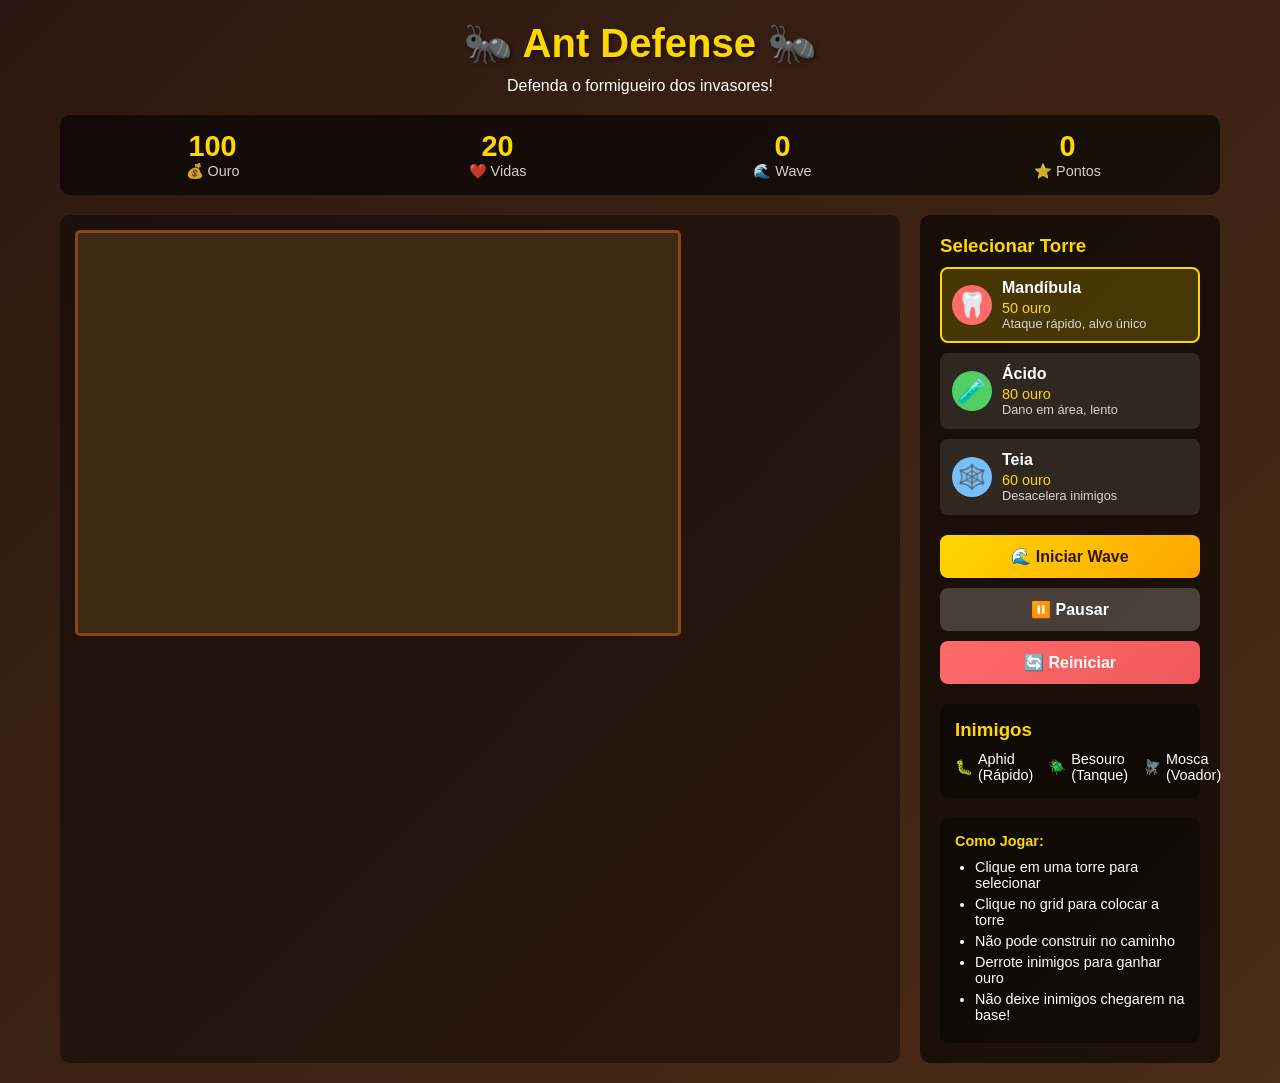
==== games/ant_defense/index.html @ c09c9396 "feat: Add Snake, Tower Defense, and Ant Defense games + bug fixes - Add new Snake game with modern U" ====
<!DOCTYPE html>
<html lang="pt-BR">
<head>
    <meta charset="UTF-8">
    <meta name="viewport" content="width=device-width, initial-scale=1.0">
    <title>Ant Defense - Tower Defense</title>
    <style>
        * {
            margin: 0;
            padding: 0;
            box-sizing: border-box;
        }

        body {
            font-family: 'Segoe UI', Tahoma, Geneva, Verdana, sans-serif;
            background: linear-gradient(135deg, #2c1810 0%, #4a2c17 100%);
            color: #fff;
            min-height: 100vh;
            overflow-x: hidden;
        }

        .game-container {
            max-width: 1200px;
            margin: 0 auto;
            padding: 20px;
        }

        header {
            text-align: center;
            margin-bottom: 20px;
        }

        h1 {
            font-size: 2.5rem;
            color: #ffd700;
            text-shadow: 2px 2px 4px rgba(0,0,0,0.5);
            margin-bottom: 10px;
        }

        .stats-bar {
            display: flex;
            justify-content: space-around;
            background: rgba(0,0,0,0.6);
            padding: 15px;
            border-radius: 10px;
            margin-bottom: 20px;
            flex-wrap: wrap;
            gap: 10px;
        }

        .stat {
            text-align: center;
            min-width: 100px;
        }

        .stat-value {
            font-size: 1.8rem;
            font-weight: bold;
            color: #ffd700;
        }

        .stat-label {
            font-size: 0.9rem;
            opacity: 0.8;
        }

        .game-area {
            display: flex;
            gap: 20px;
            flex-wrap: wrap;
        }

        .canvas-container {
            flex: 1;
            min-width: 600px;
            background: rgba(0,0,0,0.4);
            border-radius: 10px;
            padding: 15px;
            position: relative;
        }

        #gameCanvas {
            background: #3d2914;
            border: 3px solid #8b4513;
            border-radius: 5px;
            cursor: crosshair;
            display: block;
        }

        .controls-panel {
            width: 300px;
            background: rgba(0,0,0,0.6);
            border-radius: 10px;
            padding: 20px;
        }

        .tower-selection {
            margin-bottom: 20px;
        }

        .tower-selection h3 {
            margin-bottom: 10px;
            color: #ffd700;
        }

        .tower-option {
            display: flex;
            align-items: center;
            gap: 10px;
            padding: 10px;
            margin-bottom: 10px;
            background: rgba(255,255,255,0.1);
            border-radius: 8px;
            cursor: pointer;
            transition: all 0.3s;
            border: 2px solid transparent;
        }

        .tower-option:hover {
            background: rgba(255,255,255,0.2);
        }

        .tower-option.selected {
            border-color: #ffd700;
            background: rgba(255,215,0,0.2);
        }

        .tower-icon {
            width: 40px;
            height: 40px;
            border-radius: 50%;
            display: flex;
            align-items: center;
            justify-content: center;
            font-size: 1.5rem;
        }

        .tower-mandible { background: #ff6b6b; }
        .tower-acid { background: #51cf66; }
        .tower-web { background: #74c0fc; }

        .tower-info {
            flex: 1;
        }

        .tower-name {
            font-weight: bold;
            margin-bottom: 3px;
        }

        .tower-cost {
            color: #ffd700;
            font-size: 0.9rem;
        }

        .tower-desc {
            font-size: 0.8rem;
            opacity: 0.8;
        }

        .action-buttons {
            display: flex;
            flex-direction: column;
            gap: 10px;
            margin-top: 20px;
        }

        button {
            padding: 12px 20px;
            border: none;
            border-radius: 8px;
            font-size: 1rem;
            font-weight: bold;
            cursor: pointer;
            transition: all 0.3s;
        }

        .btn-primary {
            background: linear-gradient(135deg, #ffd700 0%, #ffa500 100%);
            color: #2c1810;
        }

        .btn-primary:hover {
            transform: translateY(-2px);
            box-shadow: 0 4px 12px rgba(255,215,0,0.4);
        }

        .btn-secondary {
            background: rgba(255,255,255,0.2);
            color: #fff;
        }

        .btn-secondary:hover {
            background: rgba(255,255,255,0.3);
        }

        .btn-danger {
            background: linear-gradient(135deg, #ff6b6b 0%, #ee5a5a 100%);
            color: #fff;
        }

        .btn-danger:hover {
            transform: translateY(-2px);
            box-shadow: 0 4px 12px rgba(255,107,107,0.4);
        }

        button:disabled {
            opacity: 0.5;
            cursor: not-allowed;
            transform: none !important;
        }

        .wave-info {
            background: rgba(0,0,0,0.4);
            padding: 15px;
            border-radius: 8px;
            margin-top: 20px;
        }

        .wave-info h3 {
            color: #ffd700;
            margin-bottom: 10px;
        }

        .enemy-types {
            display: flex;
            gap: 15px;
            margin-top: 10px;
        }

        .enemy-type {
            display: flex;
            align-items: center;
            gap: 5px;
            font-size: 0.9rem;
        }

        .game-over-overlay {
            position: absolute;
            top: 0;
            left: 0;
            right: 0;
            bottom: 0;
            background: rgba(0,0,0,0.8);
            display: none;
            align-items: center;
            justify-content: center;
            flex-direction: column;
            border-radius: 10px;
            z-index: 100;
        }

        .game-over-overlay.active {
            display: flex;
        }

        .game-over-text {
            font-size: 3rem;
            color: #ff6b6b;
            margin-bottom: 20px;
            text-shadow: 2px 2px 4px rgba(0,0,0,0.5);
        }

        .final-score {
            font-size: 1.5rem;
            margin-bottom: 30px;
        }

        .instructions {
            margin-top: 20px;
            padding: 15px;
            background: rgba(0,0,0,0.4);
            border-radius: 8px;
            font-size: 0.9rem;
        }

        .instructions h4 {
            color: #ffd700;
            margin-bottom: 10px;
        }

        .instructions ul {
            margin-left: 20px;
        }

        .instructions li {
            margin-bottom: 5px;
        }

        @media (max-width: 900px) {
            .game-area {
                flex-direction: column;
            }

            .canvas-container {
                min-width: 100%;
            }

            .controls-panel {
                width: 100%;
            }
        }
    </style>
</head>
<body>
    <div class="game-container">
        <header>
            <h1>🐜 Ant Defense 🐜</h1>
            <p>Defenda o formigueiro dos invasores!</p>
        </header>

        <div class="stats-bar">
            <div class="stat">
                <div class="stat-value" id="goldDisplay">100</div>
                <div class="stat-label">💰 Ouro</div>
            </div>
            <div class="stat">
                <div class="stat-value" id="livesDisplay">20</div>
                <div class="stat-label">❤️ Vidas</div>
            </div>
            <div class="stat">
                <div class="stat-value" id="waveDisplay">0</div>
                <div class="stat-label">🌊 Wave</div>
            </div>
            <div class="stat">
                <div class="stat-value" id="scoreDisplay">0</div>
                <div class="stat-label">⭐ Pontos</div>
            </div>
        </div>

        <div class="game-area">
            <div class="canvas-container">
                <canvas id="gameCanvas" width="600" height="400"></canvas>
                <div class="game-over-overlay" id="gameOverOverlay">
                    <div class="game-over-text">GAME OVER</div>
                    <div class="final-score">Pontuação Final: <span id="finalScore">0</span></div>
                    <button class="btn-primary" onclick="location.reload()">Jogar Novamente</button>
                </div>
            </div>

            <div class="controls-panel">
                <div class="tower-selection">
                    <h3>Selecionar Torre</h3>
                    
                    <div class="tower-option selected" data-tower="mandible" onclick="selectTower('mandible')">
                        <div class="tower-icon tower-mandible">🦷</div>
                        <div class="tower-info">
                            <div class="tower-name">Mandíbula</div>
                            <div class="tower-cost">50 ouro</div>
                            <div class="tower-desc">Ataque rápido, alvo único</div>
                        </div>
                    </div>

                    <div class="tower-option" data-tower="acid" onclick="selectTower('acid')">
                        <div class="tower-icon tower-acid">🧪</div>
                        <div class="tower-info">
                            <div class="tower-name">Ácido</div>
                            <div class="tower-cost">80 ouro</div>
                            <div class="tower-desc">Dano em área, lento</div>
                        </div>
                    </div>

                    <div class="tower-option" data-tower="web" onclick="selectTower('web')">
                        <div class="tower-icon tower-web">🕸️</div>
                        <div class="tower-info">
                            <div class="tower-name">Teia</div>
                            <div class="tower-cost">60 ouro</div>
                            <div class="tower-desc">Desacelera inimigos</div>
                        </div>
                    </div>
                </div>

                <div class="action-buttons">
                    <button class="btn-primary" id="startWaveBtn" onclick="startNextWave()">
                        🌊 Iniciar Wave
                    </button>
                    <button class="btn-secondary" id="pauseBtn" onclick="togglePause()">
                        ⏸️ Pausar
                    </button>
                    <button class="btn-danger" onclick="location.reload()">
                        🔄 Reiniciar
                    </button>
                </div>

                <div class="wave-info">
                    <h3>Inimigos</h3>
                    <div class="enemy-types">
                        <div class="enemy-type">
                            <span>🐛</span>
                            <span>Aphid (Rápido)</span>
                        </div>
                        <div class="enemy-type">
                            <span>🪲</span>
                            <span>Besouro (Tanque)</span>
                        </div>
                        <div class="enemy-type">
                            <span>🪰</span>
                            <span>Mosca (Voador)</span>
                        </div>
                    </div>
                </div>

                <div class="instructions">
                    <h4>Como Jogar:</h4>
                    <ul>
                        <li>Clique em uma torre para selecionar</li>
                        <li>Clique no grid para colocar a torre</li>
                        <li>Não pode construir no caminho</li>
                        <li>Derrote inimigos para ganhar ouro</li>
                        <li>Não deixe inimigos chegarem na base!</li>
                    </ul>
                </div>
            </div>
        </div>
    </div>

    <script>
        // Estado do jogo
        let gameState = null;
        let gameId = null;
        let selectedTowerType = 'mandible';
        let ws = null;

        // Canvas
        const canvas = document.getElementById('gameCanvas');
        const ctx = canvas.getContext('2d');

        // Configurações
        const CELL_SIZE = 40;
        const GRID_WIDTH = 15;
        const GRID_HEIGHT = 10;

        // Inicializa o jogo
        async function initGame() {
            try {
                const response = await fetch('/games/ant_defense', {
                    method: 'POST'
                });
                const data = await response.json();
                gameId = data.game_id;
                gameState = data.initial_state;

                // Conecta WebSocket
                connectWebSocket();

                // Renderiza estado inicial
                render();
                updateUI();
            } catch (error) {
                console.error('Erro ao iniciar jogo:', error);
                alert('Erro ao iniciar jogo. Recarregue a página.');
            }
        }

        // Conecta ao WebSocket
        function connectWebSocket() {
            const wsUrl = `ws://${window.location.host}/ws/ant_defense/${gameId}`;
            ws = new WebSocket(wsUrl);

            ws.onopen = () => {
                console.log('WebSocket conectado');
            };

            ws.onmessage = (event) => {
                const message = JSON.parse(event.data);
                
                if (message.type === 'state_update' || message.type === 'init') {
                    gameState = message.state;
                    render();
                    updateUI();

                    if (gameState.game_over) {
                        showGameOver();
                    }
                } else if (message.error) {
                    console.error('Erro do servidor:', message.error);
                }
            };

            ws.onerror = (error) => {
                console.error('Erro WebSocket:', error);
            };

            ws.onclose = () => {
                console.log('WebSocket desconectado');
                // Tenta reconectar após 2 segundos
                setTimeout(connectWebSocket, 2000);
            };
        }

        // Seleciona torre
        function selectTower(towerType) {
            selectedTowerType = towerType;
            
            // Atualiza visual
            document.querySelectorAll('.tower-option').forEach(option => {
                option.classList.remove('selected');
                if (option.dataset.tower === towerType) {
                    option.classList.add('selected');
                }
            });
        }

        // Coloca torre
        canvas.addEventListener('click', (e) => {
            if (!gameState || gameState.paused || gameState.game_over) return;

            const rect = canvas.getBoundingClientRect();
            const x = e.clientX - rect.left;
            const y = e.clientY - rect.top;

            const gridX = Math.floor(x / CELL_SIZE);
            const gridY = Math.floor(y / CELL_SIZE);

            // Envia comando via WebSocket
            if (ws && ws.readyState === WebSocket.OPEN) {
                ws.send(JSON.stringify({
                    command: 'place_tower',
                    grid_x: gridX,
                    grid_y: gridY,
                    tower_type: selectedTowerType
                }));
            }
        });

        // Inicia próxima wave
        function startNextWave() {
            if (!gameState || gameState.wave_active) return;

            const nextWave = gameState.wave_number + 1;

            if (ws && ws.readyState === WebSocket.OPEN) {
                ws.send(JSON.stringify({
                    command: 'start_wave',
                    wave_number: nextWave
                }));
            }
        }

        // Alterna pause
        function togglePause() {
            if (!gameState || gameState.game_over) return;

            if (ws && ws.readyState === WebSocket.OPEN) {
                ws.send(JSON.stringify({
                    command: 'pause'
                }));
            }
        }

        // Atualiza UI
        function updateUI() {
            if (!gameState) return;

            document.getElementById('goldDisplay').textContent = gameState.gold;
            document.getElementById('livesDisplay').textContent = gameState.lives;
            document.getElementById('waveDisplay').textContent = gameState.wave_number;
            document.getElementById('scoreDisplay').textContent = gameState.score;

            const startWaveBtn = document.getElementById('startWaveBtn');
            startWaveBtn.disabled = gameState.wave_active || gameState.game_over;
            startWaveBtn.textContent = gameState.wave_active 
                ? `🌊 Wave ${gameState.wave_number} em andamento...`
                : `🌊 Iniciar Wave ${gameState.wave_number + 1}`;

            const pauseBtn = document.getElementById('pauseBtn');
            pauseBtn.textContent = gameState.paused ? '▶️ Retomar' : '⏸️ Pausar';
        }

        // Mostra game over
        function showGameOver() {
            const overlay = document.getElementById('gameOverOverlay');
            document.getElementById('finalScore').textContent = gameState.score;
            overlay.classList.add('active');
        }

        // Renderiza o jogo
        function render() {
            if (!gameState) return;

            // Limpa canvas
            ctx.fillStyle = '#3d2914';
            ctx.fillRect(0, 0, canvas.width, canvas.height);

            // Desenha caminho
            drawPath();

            // Desenha grid
            drawGrid();

            // Desenha torres
            drawTowers();

            // Desenha inimigos
            drawEnemies();

            // Desenha projéteis
            drawProjectiles();
        }

        // Desenha caminho
        function drawPath() {
            if (!gameState.path || gameState.path.length === 0) return;

            ctx.strokeStyle = '#8b6f47';
            ctx.lineWidth = CELL_SIZE * 0.7;
            ctx.lineCap = 'round';
            ctx.lineJoin = 'round';

            ctx.beginPath();
            const start = gameState.path[0];
            ctx.moveTo(start[0] * CELL_SIZE, start[1] * CELL_SIZE);

            for (let i = 1; i < gameState.path.length; i++) {
                const point = gameState.path[i];
                ctx.lineTo(point[0] * CELL_SIZE, point[1] * CELL_SIZE);
            }

            ctx.stroke();

            // Desenha formigueiro (base)
            const base = gameState.path[gameState.path.length - 1];
            ctx.fillStyle = '#654321';
            ctx.beginPath();
            ctx.arc(
                base[0] * CELL_SIZE,
                base[1] * CELL_SIZE,
                CELL_SIZE * 0.4,
                0,
                Math.PI * 2
            );
            ctx.fill();
        }

        // Desenha grid
        function drawGrid() {
            ctx.strokeStyle = 'rgba(255,255,255,0.1)';
            ctx.lineWidth = 1;

            for (let x = 0; x <= GRID_WIDTH; x++) {
                ctx.beginPath();
                ctx.moveTo(x * CELL_SIZE, 0);
                ctx.lineTo(x * CELL_SIZE, GRID_HEIGHT * CELL_SIZE);
                ctx.stroke();
            }

            for (let y = 0; y <= GRID_HEIGHT; y++) {
                ctx.beginPath();
                ctx.moveTo(0, y * CELL_SIZE);
                ctx.lineTo(GRID_WIDTH * CELL_SIZE, y * CELL_SIZE);
                ctx.stroke();
            }
        }

        // Desenha torres
        function drawTowers() {
            if (!gameState.towers) return;

            gameState.towers.forEach(tower => {
                const x = tower.grid_x * CELL_SIZE;
                const y = tower.grid_y * CELL_SIZE;

                // Base da torre
                ctx.fillStyle = '#654321';
                ctx.fillRect(x + 5, y + 5, CELL_SIZE - 10, CELL_SIZE - 10);

                // Ícone da torre
                ctx.fillStyle = getTowerColor(tower.type);
                ctx.beginPath();
                ctx.arc(
                    x + CELL_SIZE / 2,
                    y + CELL_SIZE / 2,
                    CELL_SIZE * 0.3,
                    0,
                    Math.PI * 2
                );
                ctx.fill();

                // Alcance (se hover)
                // Pode ser implementado posteriormente
            });
        }

        // Desenha inimigos
        function drawEnemies() {
            if (!gameState.enemies) return;

            gameState.enemies.forEach(enemy => {
                const x = enemy.x;
                const y = enemy.y;

                // Corpo do inimigo
                ctx.fillStyle = getEnemyColor(enemy.type);
                ctx.beginPath();
                
                if (enemy.type === 'aphid') {
                    // Aphid - pequeno e oval
                    ctx.ellipse(x, y, 8, 5, 0, 0, Math.PI * 2);
                } else if (enemy.type === 'beetle') {
                    // Beetle - maior e redondo
                    ctx.arc(x, y, 10, 0, Math.PI * 2);
                } else if (enemy.type === 'fly') {
                    // Fly - médio com asas
                    ctx.arc(x, y, 7, 0, Math.PI * 2);
                }
                
                ctx.fill();

                // Barra de vida
                const healthPercent = enemy.health / enemy.max_health;
                const barWidth = 30;
                const barHeight = 4;

                ctx.fillStyle = 'rgba(0,0,0,0.5)';
                ctx.fillRect(x - barWidth/2, y - 15, barWidth, barHeight);

                ctx.fillStyle = healthPercent > 0.5 ? '#51cf66' : healthPercent > 0.25 ? '#ffd43b' : '#ff6b6b';
                ctx.fillRect(x - barWidth/2, y - 15, barWidth * healthPercent, barHeight);

                // Efeito de slow
                if (enemy.slowed) {
                    ctx.strokeStyle = '#74c0fc';
                    ctx.lineWidth = 2;
                    ctx.beginPath();
                    ctx.arc(x, y, 12, 0, Math.PI * 2);
                    ctx.stroke();
                }
            });
        }

        // Desenha projéteis
        function drawProjectiles() {
            if (!gameState.projectiles) return;

            gameState.projectiles.forEach(proj => {
                ctx.fillStyle = getProjectileColor(proj.tower_type);
                ctx.beginPath();
                ctx.arc(proj.start_x, proj.start_y, 4, 0, Math.PI * 2);
                ctx.fill();
            });
        }

        // Cores das torres
        function getTowerColor(type) {
            switch(type) {
                case 'mandible': return '#ff6b6b';
                case 'acid': return '#51cf66';
                case 'web': return '#74c0fc';
                default: return '#ffffff';
            }
        }

        // Cores dos inimigos
        function getEnemyColor(type) {
            switch(type) {
                case 'aphid': return '#a0d911';
                case 'beetle': return '#805ad5';
                case 'fly': return '#fab1a0';
                default: return '#ffffff';
            }
        }

        // Cores dos projéteis
        function getProjectileColor(type) {
            switch(type) {
                case 'mandible': return '#ff6b6b';
                case 'acid': return '#51cf66';
                case 'web': return '#74c0fc';
                default: return '#ffffff';
            }
        }

        // Loop de renderização
        function gameLoop() {
            render();
            requestAnimationFrame(gameLoop);
        }

        // Inicia o jogo quando a página carrega
        window.onload = () => {
            initGame();
            gameLoop();
        };
    </script>
</body>
</html>
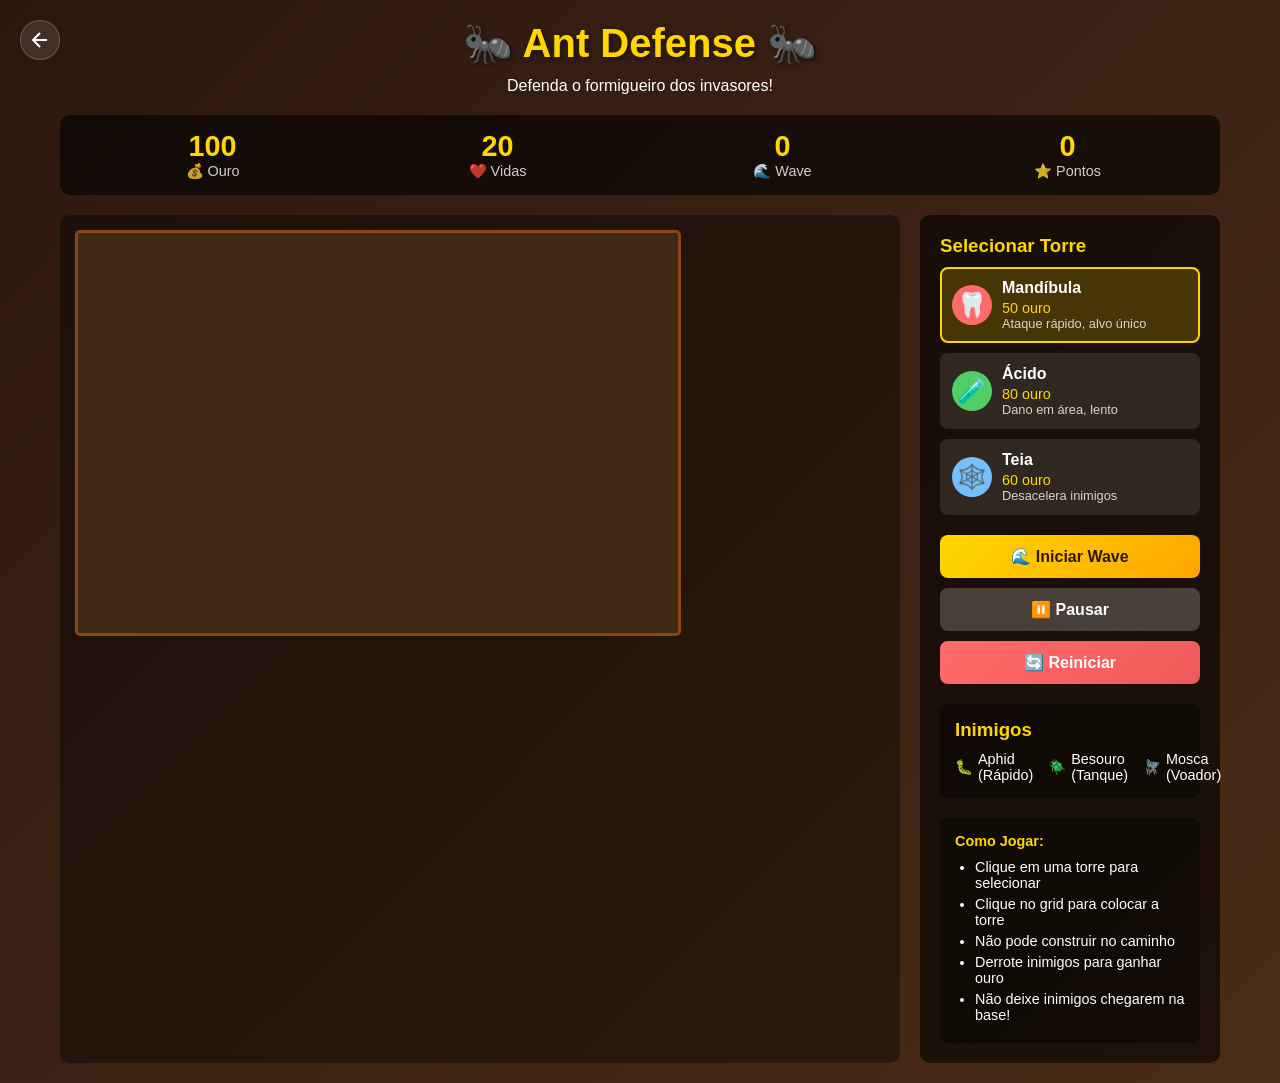
==== commit 3dbf035a: "design: implement mobile responsive fixes across games and layout" ====
--- a/games/ant_defense/index.html
+++ b/games/ant_defense/index.html
@@ -72,7 +72,8 @@
 
         .canvas-container {
             flex: 1;
-            min-width: 600px;
+            min-width: 300px;
+            max-width: 100%;
             background: rgba(0,0,0,0.4);
             border-radius: 10px;
             padding: 15px;
@@ -85,6 +86,8 @@
             border-radius: 5px;
             cursor: crosshair;
             display: block;
+            max-width: 100%;
+            height: auto;
         }
 
         .controls-panel {
@@ -300,9 +303,50 @@
                 width: 100%;
             }
         }
+
+        @media (max-width: 600px) {
+            .game-container {
+                padding: 10px;
+            }
+            .canvas-container {
+                padding: 8px;
+            }
+        }
+
+        .btn-back {
+            position: absolute;
+            top: 20px;
+            left: 20px;
+            width: 40px;
+            height: 40px;
+            border-radius: 50%;
+            background: rgba(255, 255, 255, 0.1);
+            border: 1px solid rgba(255, 255, 255, 0.2);
+            color: #fff;
+            display: flex;
+            align-items: center;
+            justify-content: center;
+            transition: all 0.2s ease;
+            z-index: 1000;
+        }
+
+        .btn-back:hover {
+            background: #e94560;
+            color: #fff;
+            border-color: #e94560;
+            transform: scale(1.05);
+        }
+
+        .btn-back:focus-visible {
+            outline: 2px solid #e94560;
+            outline-offset: 2px;
+        }
     </style>
 </head>
 <body>
+    <a href="/" class="btn-back" aria-label="Voltar para a seleção de jogos">
+        <svg width="24" height="24" viewBox="0 0 24 24" fill="none" stroke="currentColor" stroke-width="2"><path d="M19 12H5M12 19l-7-7 7-7"/></svg>
+    </a>
     <div class="game-container">
         <header>
             <h1>🐜 Ant Defense 🐜</h1>
@@ -454,7 +498,8 @@
 
         // Conecta ao WebSocket
         function connectWebSocket() {
-            const wsUrl = `ws://${window.location.host}/ws/ant_defense/${gameId}`;
+            const wsProtocol = location.protocol === 'https:' ? 'wss' : 'ws';
+            const wsUrl = `${wsProtocol}://${window.location.host}/ws/ant_defense/${gameId}`;
             ws = new WebSocket(wsUrl);
 
             ws.onopen = () => {
@@ -506,8 +551,8 @@
             if (!gameState || gameState.paused || gameState.game_over) return;
 
             const rect = canvas.getBoundingClientRect();
-            const x = e.clientX - rect.left;
-            const y = e.clientY - rect.top;
+            const x = (e.clientX - rect.left) * (canvas.width / rect.width);
+            const y = (e.clientY - rect.top) * (canvas.height / rect.height);
 
             const gridX = Math.floor(x / CELL_SIZE);
             const gridY = Math.floor(y / CELL_SIZE);
